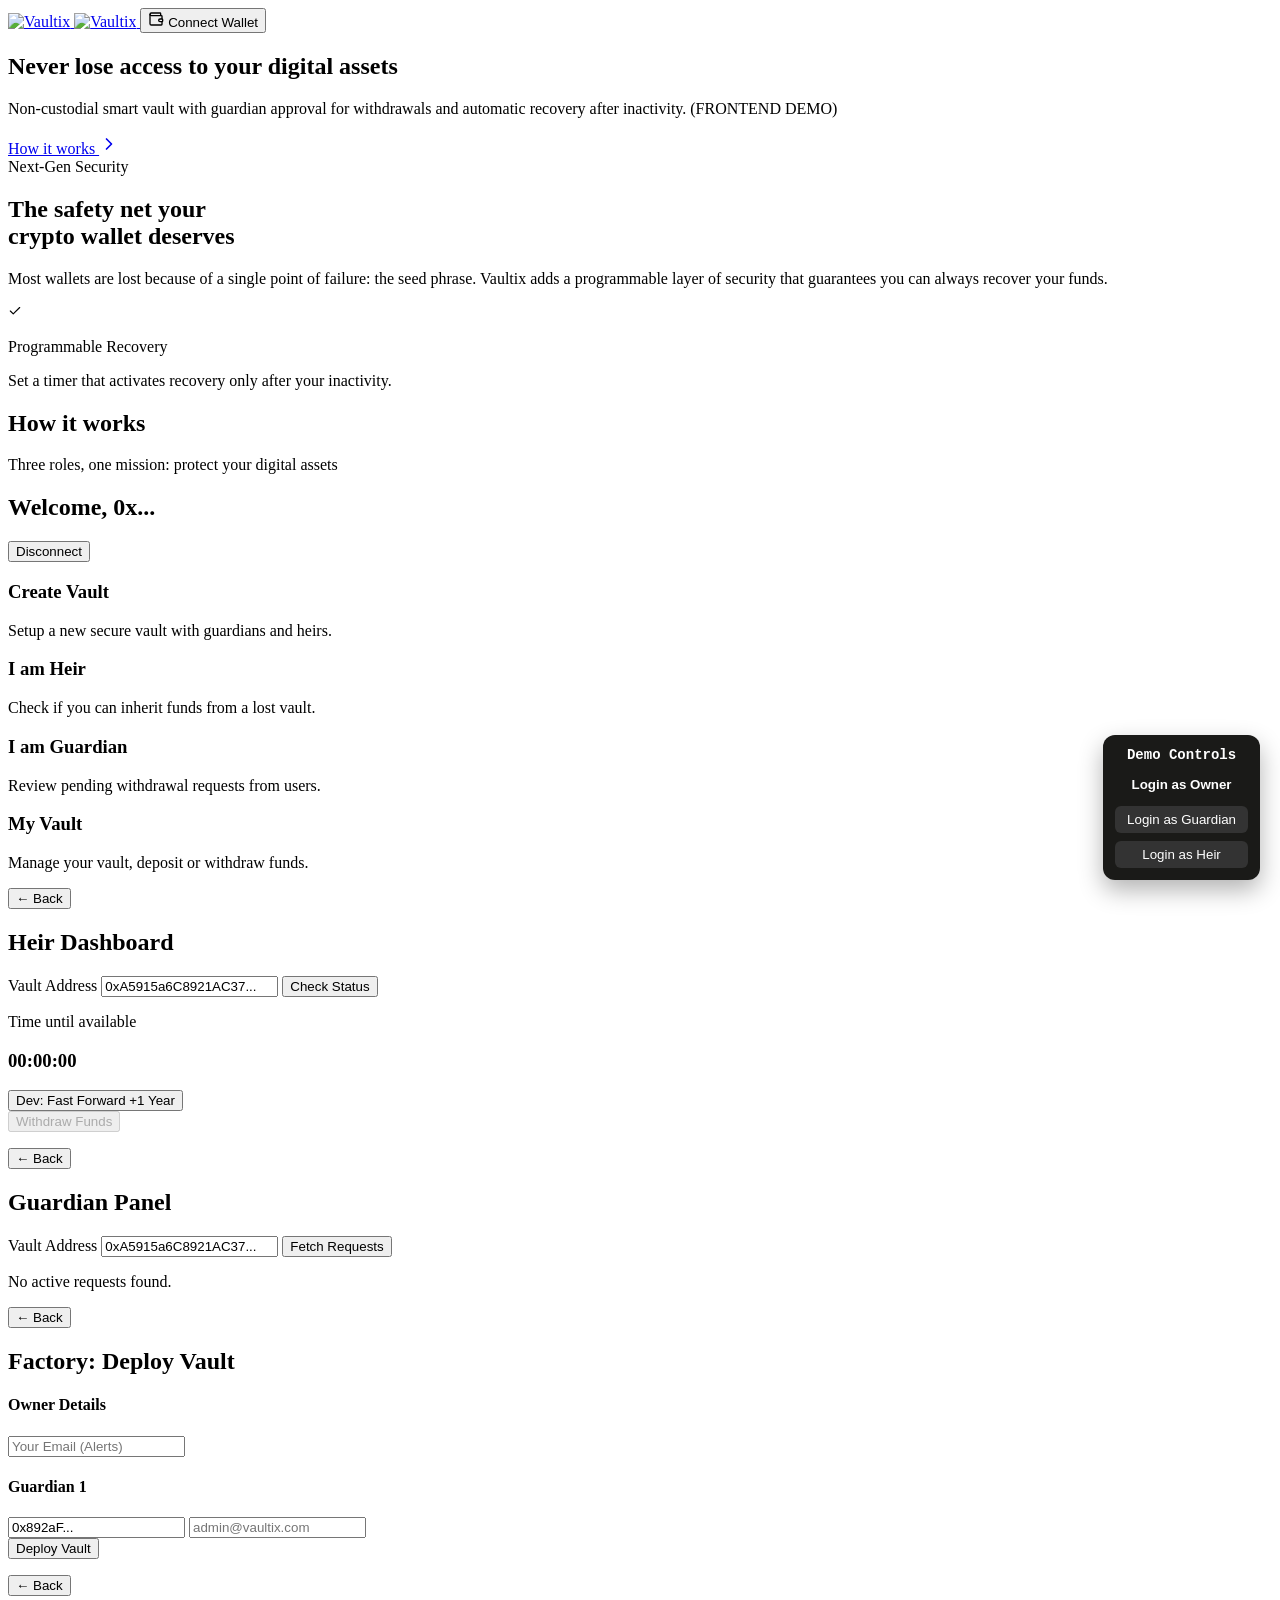
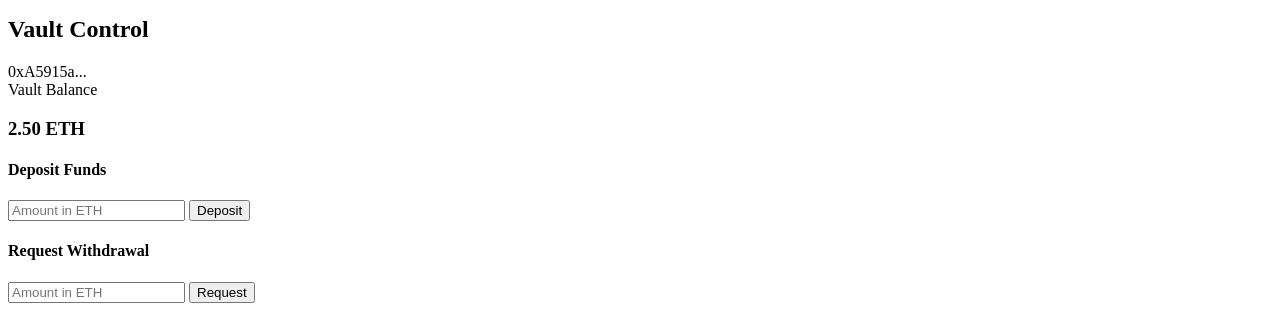
==== frontend-demo/demo.html @ 0ff16158 "feat: agrego login con Google" ====
<!DOCTYPE html>
<html lang="es">

<head>
    <meta charset="UTF-8" />
    <meta name="viewport" content="width=device-width, initial-scale=1" />
    <title>Vaultix — Smart Recovery Vault (DEMO MODE)</title>
    <meta name="description"
        content="Protege tus activos digitales con guardianes y recuperacion inteligente. Vault no custodial on-chain." />
    <link rel="shortcut icon" href="logo-verde.png" />
    <link rel="icon" href="logo-verde.png" />
    <link rel="apple-touch-icon" href="logo-verde.png" />
    <link rel="preload" as="image" href="logo-verde.png" />
    <link rel="preload" as="image" href="nombre-verde.png" />
    <link rel="stylesheet" href="styles.css" />
    
    <style>
        /* DEMO WIDGET STYLES */
        .demo-widget {
            position: fixed;
            bottom: 20px;
            right: 20px;
            z-index: 9999;
            background: #1a1a18;
            color: #fff;
            padding: 12px;
            border-radius: 12px;
            box-shadow: 0 10px 25px rgba(0,0,0,0.3);
            font-family: 'JetBrains Mono', monospace;
            font-size: 12px;
            display: flex;
            flex-direction: column;
            gap: 8px;
            border: 2px solid var(--emerald);
        }
        .demo-widget h4 {
            margin: 0;
            color: var(--emerald);
            text-align: center;
            font-size: 14px;
        }
        .demo-btn {
            background: #333;
            color: #fff;
            border: none;
            padding: 6px 12px;
            border-radius: 6px;
            cursor: pointer;
            transition: all 0.2s;
        }
        .demo-btn:hover { background: var(--emerald); }
        .demo-btn.active { background: var(--emerald-dark); font-weight: bold; border: 1px solid var(--emerald); }
    </style>
</head>

<body>
    <noscript>
        <div style="padding:24px;font-family:system-ui,sans-serif">Necesitas tener JavaScript activado para usar esta aplicacion.</div>
    </noscript>

    <!-- DEMO CONTROLS (Only visible in this demo.html) -->
    <div class="demo-widget">
        <h4>Demo Controls</h4>
        <button class="demo-btn active" id="demo-role-owner">Login as Owner</button>
        <button class="demo-btn" id="demo-role-guardian">Login as Guardian</button>
        <button class="demo-btn" id="demo-role-heir">Login as Heir</button>
    </div>

    <!-- =============================================
         LANDING PAGE (shown when NOT connected)
         ============================================= -->
    <div id="landing-page" class="page-wrapper">
        <div class="bg-decorations">
            <div class="dot-pattern"></div>
            <div class="blob blob-1"></div>
            <div class="blob blob-2"></div>
            <div class="blob blob-3"></div>
        </div>

        <nav class="navbar">
            <a href="#" class="nav-logo">
                <img src="logo-verde.png" alt="Vaultix" class="logo-icon" />
                <img src="nombre-verde.png" alt="Vaultix" class="logo-text" />
            </a>
            <button class="btn-connect" id="btn-connect-wallet">
                <svg xmlns="http://www.w3.org/2000/svg" width="16" height="16" viewBox="0 0 24 24" fill="none"
                    stroke="currentColor" stroke-width="2" stroke-linecap="round" stroke-linejoin="round"
                    aria-hidden="true">
                    <path d="M19 7V4a1 1 0 0 0-1-1H5a2 2 0 0 0 0 4h15a1 1 0 0 1 1 1v4h-3a2 2 0 0 0 0 4h3a1 1 0 0 0 1-1v-2a1 1 0 0 0-1-1"></path>
                    <path d="M3 5v14a2 2 0 0 0 2 2h15a1 1 0 0 0 1-1v-4"></path>
                </svg>
                Connect Wallet
            </button>
        </nav>

        <section class="hero-section">
            <div class="hero-content">
                <h1 class="hero-title animate-slide-down">
                    Never lose access to your
                    <span class="gradient-text">digital assets</span>
                </h1>
                <p class="hero-subtitle animate-slide-down delay-2">
                    Non-custodial smart vault with guardian approval for withdrawals and automatic recovery after inactivity. (FRONTEND DEMO)
                </p>
                <div class="hero-cta animate-slide-down delay-3">
                    <a href="#how-it-works" class="btn-how-it-works">
                        How it works
                        <svg xmlns="http://www.w3.org/2000/svg" width="20" height="20" viewBox="0 0 24 24" fill="none"
                            stroke="currentColor" stroke-width="2" stroke-linecap="round" stroke-linejoin="round"
                            aria-hidden="true">
                            <path d="m9 18 6-6-6-6"></path>
                        </svg>
                    </a>
                </div>
            </div>
        </section>

        <!-- SECURITY SECTION -->
        <section class="security-section">
            <div class="security-inner">
                <div class="security-grid">
                    <div class="security-text">
                        <div class="security-badge">
                            Next-Gen Security
                        </div>
                        <h2 class="security-title">
                            The safety net your <br />
                            <span class="gradient-text">crypto wallet</span> deserves
                        </h2>
                        <p class="security-desc">
                            Most wallets are lost because of a single point of failure: the seed phrase. Vaultix adds a programmable layer of security that guarantees you can always recover your funds.
                        </p>
                        <div class="security-features">
                            <div class="security-feature-item">
                                <div class="check-circle">
                                    <svg xmlns="http://www.w3.org/2000/svg" width="14" height="14" viewBox="0 0 24 24" fill="none" stroke="currentColor" stroke-width="2" stroke-linecap="round" stroke-linejoin="round"><path d="M20 6 9 17l-5-5"></path></svg>
                                </div>
                                <div>
                                    <p class="sf-title">Programmable Recovery</p>
                                    <p class="sf-desc">Set a timer that activates recovery only after your inactivity.</p>
                                </div>
                            </div>
                        </div>
                    </div>
                </div>
            </div>
        </section>

        <section id="how-it-works" class="how-it-works-section">
            <div class="hiw-inner">
                <div class="hiw-header">
                    <h2 class="hiw-title">How it works</h2>
                    <p class="hiw-subtitle">Three roles, one mission: protect your digital assets</p>
                </div>
            </div>
        </section>
    </div>

    <!-- =============================================
         APP DASHBOARD (shown AFTER wallet connection)
         ============================================= -->
    <div id="app-dashboard" class="app-dashboard hidden">
        <div class="bg-decorations">
            <div class="dot-pattern"></div>
            <div class="blob blob-1"></div>
            <div class="blob blob-2"></div>
        </div>

        <main class="app-container">

            <!-- MAIN MENU -->
            <section id="view-main-menu" class="view active">
                <header class="app-header">
                    <h2>Welcome, <span id="display-wallet" class="accent-text">0x...</span></h2>
                    <button class="btn sm-btn outline-btn" onclick="location.reload()">Disconnect</button>
                </header>

                <div class="menu-grid">
                    <div class="menu-card glass interactive" id="btn-nav-create">
                        <div class="icon create-icon"></div>
                        <h3>Create Vault</h3>
                        <p>Setup a new secure vault with guardians and heirs.</p>
                    </div>
                    <div class="menu-card glass interactive" id="btn-nav-heir">
                        <div class="icon heir-icon"></div>
                        <h3>I am Heir</h3>
                        <p>Check if you can inherit funds from a lost vault.</p>
                    </div>
                    <div class="menu-card glass interactive" id="btn-nav-guardian">
                        <div class="icon guardian-icon"></div>
                        <h3>I am Guardian</h3>
                        <p>Review pending withdrawal requests from users.</p>
                    </div>
                    <div class="menu-card glass interactive" id="btn-nav-owner">
                        <div class="icon vault-icon"></div>
                        <h3>My Vault</h3>
                        <p>Manage your vault, deposit or withdraw funds.</p>
                    </div>
                </div>
            </section>

            <!-- HEIR DASHBOARD -->
            <section id="view-heir" class="view hidden">
                <button class="nav-back btn sm-btn outline-btn mb-1" onclick="switchView('mainMenu')">← Back</button>
                <div class="card glass wide">
                    <h2>Heir <span class="accent-text">Dashboard</span></h2>
                    <div class="input-group">
                        <label>Vault Address</label>
                        <input type="text" id="heir-sb-address" placeholder="0x..." value="0xA5915a6C8921AC37...">
                        <button id="btn-check-heir" class="btn secondary-btn">Check Status</button>
                    </div>

                    <div id="heir-stats" class="status-container hidden">
                        <div class="timer-box">
                            <p class="label">Time until available</p>
                            <h3 id="heir-countdown" class="countdown">00:00:00</h3>
                            <button onclick="fastForwardTime()" class="btn sm-btn outline-btn mt-1">Dev: Fast Forward +1 Year</button>
                        </div>
                        <button id="btn-inherit" class="btn primary-btn mt-1" disabled>Withdraw Funds</button>
                    </div>
                    <p id="heir-msg" class="status-msg"></p>
                </div>
            </section>

            <!-- GUARDIAN DASHBOARD -->
            <section id="view-guardian" class="view hidden">
                <button class="nav-back btn sm-btn outline-btn mb-1" onclick="switchView('mainMenu')">← Back</button>
                <div class="card glass wide">
                    <h2>Guardian <span class="accent-text">Panel</span></h2>

                    <div class="input-group">
                        <label>Vault Address</label>
                        <input type="text" id="guardian-sb-address" placeholder="0x..." value="0xA5915a6C8921AC37...">
                        <button id="btn-check-requests" class="btn secondary-btn">Fetch Requests</button>
                    </div>

                    <div id="guardian-requests" class="requests-list">
                        <p class="placeholder-text text-center mt-2">No active requests found.</p>
                    </div>
                    <p id="guardian-msg" class="status-msg"></p>
                </div>
            </section>

            <!-- CREATE FORM -->
            <section id="view-create" class="view hidden">
                <button class="nav-back btn sm-btn outline-btn mb-1" onclick="switchView('mainMenu')">← Back</button>
                <div class="card glass wide scrollable">
                    <h2>Factory: <span class="accent-text">Deploy Vault</span></h2>
                    <form id="create-sb-form" class="form-grid">
                        <div class="form-group full-width">
                            <h4>Owner Details</h4>
                            <input type="email" placeholder="Your Email (Alerts)" required>
                        </div>
                        <div class="form-group split-container full-width">
                            <div class="split split-left">
                                <h4>Guardian 1</h4>
                                <input type="text" placeholder="0x... Address" value="0x892aF..." required>
                                <input type="email" placeholder="admin@vaultix.com" required>
                            </div>
                        </div>
                        <button type="submit" id="btn-deploy-sb" class="btn primary-btn full-width mt-1">Deploy Vault</button>
                    </form>
                    <p id="create-msg" class="status-msg"></p>
                </div>
            </section>

            <!-- OWNER DASHBOARD -->
            <section id="view-owner-sb" class="view hidden">
                <button class="nav-back btn sm-btn outline-btn mb-1" onclick="switchView('mainMenu')">← Back</button>
                <div class="card glass wide">
                    <div class="sb-header flex-between mb-2">
                        <h2>Vault <span class="accent-text">Control</span></h2>
                        <span id="sb-address-badge" class="badge">0xA5915a...</span>
                    </div>

                    <div class="stats-row mb-2">
                        <div class="stat-box">
                            <label>Vault Balance</label>
                            <h3 id="sb-balance">2.50 <span class="unit">ETH</span></h3>
                        </div>
                    </div>

                    <div class="action-row split-container mb-2">
                        <div class="split split-left boxed">
                            <h4>Deposit Funds</h4>
                            <input type="number" id="dep-amount" placeholder="Amount in ETH" step="0.01">
                            <button id="btn-sb-deposit" class="btn secondary-btn full-width mt-1">Deposit</button>
                        </div>
                        <div class="split split-right boxed">
                            <h4>Request Withdrawal</h4>
                            <input type="number" id="with-amount" placeholder="Amount in ETH" step="0.01">
                            <button id="btn-sb-withdraw" class="btn primary-btn full-width mt-1">Request</button>
                        </div>
                    </div>
                    <p id="owner-msg" class="status-msg text-center"></p>
                </div>
            </section>

        </main>
    </div>

    <!-- Scripts -->
    <script src="demo-script.js"></script>
</body>
</html>
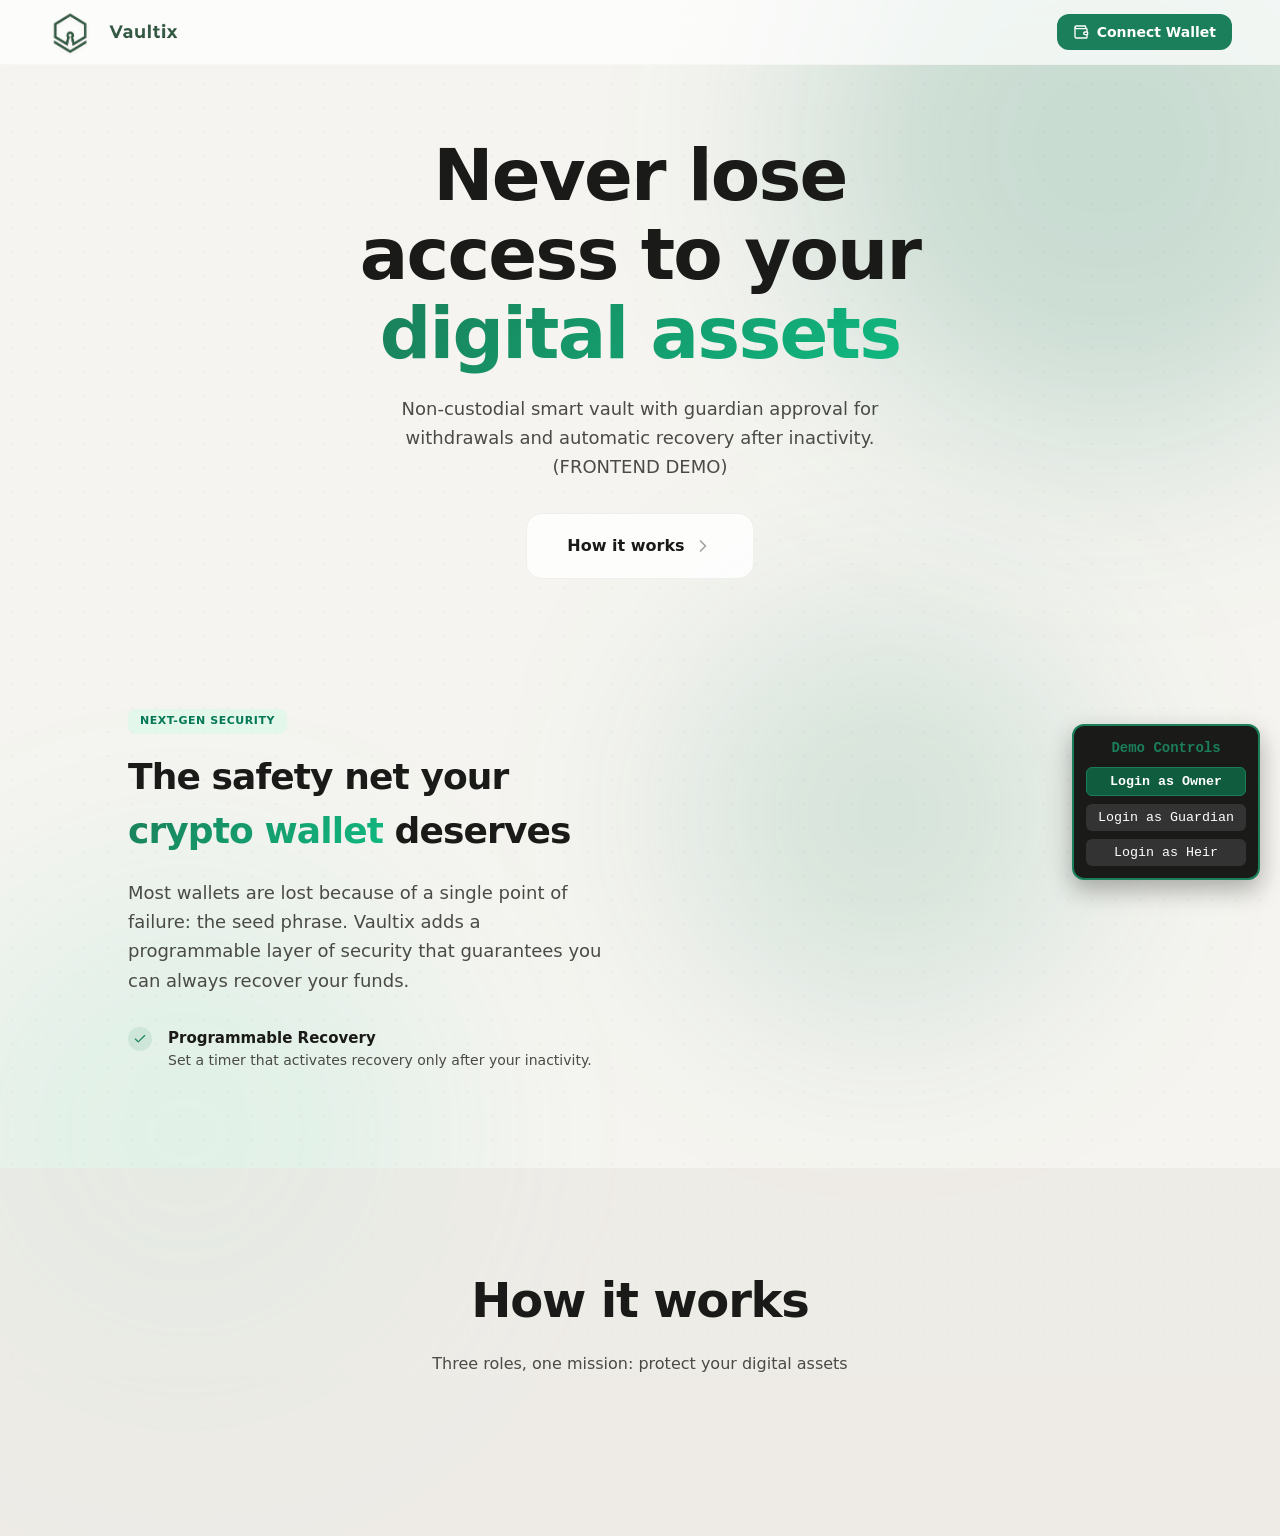
==== commit 1e7752e7: "fix: update demo assets paths" ====
--- a/frontend-demo/demo.html
+++ b/frontend-demo/demo.html
@@ -7,12 +7,12 @@
     <title>Vaultix — Smart Recovery Vault (DEMO MODE)</title>
     <meta name="description"
         content="Protege tus activos digitales con guardianes y recuperacion inteligente. Vault no custodial on-chain." />
-    <link rel="shortcut icon" href="logo-verde.png" />
-    <link rel="icon" href="logo-verde.png" />
-    <link rel="apple-touch-icon" href="logo-verde.png" />
-    <link rel="preload" as="image" href="logo-verde.png" />
-    <link rel="preload" as="image" href="nombre-verde.png" />
-    <link rel="stylesheet" href="styles.css" />
+    <link rel="shortcut icon" href="../frontend/logo-verde.png" />
+    <link rel="icon" href="../frontend/logo-verde.png" />
+    <link rel="apple-touch-icon" href="../frontend/logo-verde.png" />
+    <link rel="preload" as="image" href="../frontend/logo-verde.png" />
+    <link rel="preload" as="image" href="../frontend/nombre-verde.png" />
+    <link rel="stylesheet" href="../frontend/styles.css" />
     
     <style>
         /* DEMO WIDGET STYLES */
@@ -79,8 +79,8 @@
 
         <nav class="navbar">
             <a href="#" class="nav-logo">
-                <img src="logo-verde.png" alt="Vaultix" class="logo-icon" />
-                <img src="nombre-verde.png" alt="Vaultix" class="logo-text" />
+                <img src="../frontend/logo-verde.png" alt="Vaultix" class="logo-icon" />
+                <img src="../frontend/nombre-verde.png" alt="Vaultix" class="logo-text" />
             </a>
             <button class="btn-connect" id="btn-connect-wallet">
                 <svg xmlns="http://www.w3.org/2000/svg" width="16" height="16" viewBox="0 0 24 24" fill="none"
--- a/frontend/styles.css
+++ b/frontend/styles.css
@@ -0,0 +1,1553 @@
+/* ============================================
+   Vaultix — Landing Page Styles
+   ============================================ */
+
+@import url("https://fonts.googleapis.com/css2?family=Outfit:wght@400;500;600;700;800&family=JetBrains+Mono:wght@400;500;600&display=swap");
+
+/* ---------- CSS Variables ---------- */
+:root {
+    --bg: #f5f4f0;
+    --bg-subtle: #eae8e3;
+    --card-bg: #fff;
+    --card-border: hsla(43, 11%, 88%, 0.4);
+    --card-border-hover: hsla(42, 9%, 78%, 0.7);
+    --shadow-premium: 0 10px 30px -10px rgba(26, 127, 90, 0.1),
+        0 4px 10px -5px rgba(26, 127, 90, 0.05);
+    --shadow-hover: 0 20px 40px -15px rgba(26, 127, 90, 0.15),
+        0 8px 16px -8px rgba(26, 127, 90, 0.1);
+    --emerald: #1a7f5a;
+    --emerald-light: #e6f5ee;
+    --emerald-muted: #d0ece0;
+    --emerald-dark: #0f5c3e;
+    --text-primary: #1a1a18;
+    --text-secondary: #4a4a46;
+    --text-muted: #7a7a74;
+    --text-faint: #a3a39c;
+    --danger: #d93025;
+    --warning: #e37400;
+    --success: #1a7f5a;
+    --line-ui: #e3e1dc;
+    --radius: 14px;
+}
+
+/* ---------- Reset ---------- */
+*,
+*::before,
+*::after {
+    box-sizing: border-box;
+    margin: 0;
+    padding: 0;
+    border: 0 solid #e5e7eb;
+}
+
+html {
+    line-height: 1.5;
+    -webkit-text-size-adjust: 100%;
+    font-family: Outfit, system-ui, sans-serif;
+    scroll-behavior: smooth;
+    color-scheme: light;
+}
+
+body {
+    margin: 0;
+    background: var(--bg);
+    color: var(--text-primary);
+    font-family: Outfit, system-ui, sans-serif;
+    -webkit-font-smoothing: antialiased;
+    -moz-osx-font-smoothing: grayscale;
+    overflow-x: hidden;
+    min-height: 100dvh;
+}
+
+img,
+video {
+    display: block;
+    max-width: 100%;
+    height: auto;
+}
+
+a {
+    color: inherit;
+    text-decoration: none;
+}
+
+button {
+    cursor: pointer;
+    font-family: inherit;
+    border: none;
+    background: none;
+}
+
+/* ---------- Utilities ---------- */
+.gradient-text {
+    background: linear-gradient(135deg, var(--emerald) 0%, #10b981 100%);
+    -webkit-background-clip: text;
+    -webkit-text-fill-color: transparent;
+    background-clip: text;
+}
+
+.glass {
+    background: hsla(0, 0%, 100%, 0.7);
+    backdrop-filter: blur(12px);
+    -webkit-backdrop-filter: blur(12px);
+    border: 1px solid hsla(43, 11%, 88%, 0.4);
+}
+
+/* ---------- Animations ---------- */
+@keyframes float {
+    0% {
+        transform: translateY(0) rotate(0deg);
+    }
+
+    50% {
+        transform: translateY(-20px) rotate(5deg);
+    }
+
+    100% {
+        transform: translateY(0) rotate(0deg);
+    }
+}
+
+@keyframes pulse-soft {
+    0%,
+    100% {
+        opacity: 0.3;
+        transform: scale(1);
+    }
+
+    50% {
+        opacity: 0.5;
+        transform: scale(1.05);
+    }
+}
+
+@keyframes slideDown {
+    from {
+        opacity: 0;
+        transform: translateY(-20px);
+    }
+
+    to {
+        opacity: 1;
+        transform: translateY(0);
+    }
+}
+
+.animate-slide-down {
+    animation: slideDown 0.7s ease-out forwards;
+    opacity: 0;
+}
+
+.delay-2 {
+    animation-delay: 0.3s;
+}
+
+.delay-3 {
+    animation-delay: 0.5s;
+}
+
+/* ---------- Page wrapper ---------- */
+.page-wrapper {
+    position: relative;
+    display: flex;
+    flex-direction: column;
+    min-height: 100dvh;
+    overflow-x: hidden;
+    padding-top: 56px;
+    /* navbar height */
+}
+
+/* ---------- Background decorations ---------- */
+.bg-decorations {
+    pointer-events: none;
+    position: absolute;
+    inset: 0;
+    z-index: 0;
+    overflow: hidden;
+}
+
+.dot-pattern {
+    position: absolute;
+    inset: 0;
+    opacity: 0.4;
+    background-image: radial-gradient(circle, var(--line-ui) 0.75px, transparent 0.75px);
+    background-size: 24px 24px;
+}
+
+.blob {
+    position: absolute;
+    border-radius: 50%;
+    filter: blur(100px);
+}
+
+.blob-1 {
+    width: 600px;
+    height: 600px;
+    top: -10%;
+    right: -10%;
+    background: rgba(26, 127, 90, 0.2);
+    animation: float 10s ease-in-out infinite;
+}
+
+.blob-2 {
+    width: 500px;
+    height: 500px;
+    bottom: 10%;
+    left: -5%;
+    background: rgba(52, 211, 153, 0.1);
+    animation: pulse-soft 8s ease-in-out infinite;
+}
+
+.blob-3 {
+    width: 400px;
+    height: 400px;
+    top: 40%;
+    right: 15%;
+    background: rgba(26, 127, 90, 0.15);
+    animation: float 10s ease-in-out infinite;
+    animation-delay: -3s;
+}
+
+/* ========================================
+   NAVBAR
+   ======================================== */
+.navbar {
+    position: fixed;
+    top: 0;
+    left: 0;
+    right: 0;
+    z-index: 50;
+    display: flex;
+    align-items: center;
+    justify-content: space-between;
+    padding: 10px 20px;
+    background: hsla(0, 0%, 100%, 0.7);
+    backdrop-filter: blur(12px);
+    -webkit-backdrop-filter: blur(12px);
+    border-bottom: 1px solid hsla(43, 11%, 88%, 0.2);
+}
+
+@media (min-width: 640px) {
+    .navbar {
+        padding: 10px 32px;
+    }
+}
+
+@media (min-width: 768px) {
+    .navbar {
+        padding: 10px 48px;
+    }
+}
+
+.nav-logo {
+    display: flex;
+    align-items: center;
+    gap: 8px;
+    transition: transform 0.2s ease;
+}
+
+.nav-logo:hover {
+    transform: scale(1.02);
+}
+
+.nav-logo:active {
+    transform: scale(0.98);
+}
+
+.logo-icon {
+    height: 36px;
+    width: 36px;
+    object-fit: contain;
+    filter: drop-shadow(0 1px 2px rgba(0, 0, 0, 0.05));
+}
+
+.logo-text {
+    height: 20px;
+    object-fit: contain;
+}
+
+@media (min-width: 640px) {
+    .logo-icon {
+        height: 44px;
+        width: 44px;
+    }
+
+    .logo-text {
+        height: 24px;
+    }
+
+    .nav-logo {
+        gap: 12px;
+    }
+}
+
+.btn-connect {
+    display: flex;
+    align-items: center;
+    gap: 8px;
+    border-radius: 12px;
+    background-color: var(--emerald);
+    padding: 10px 16px;
+    font-size: 14px;
+    font-weight: 600;
+    color: #fff;
+    transition: all 0.2s ease;
+}
+
+.btn-connect:hover {
+    background-color: var(--emerald-dark);
+}
+
+.btn-connect:active {
+    transform: scale(0.98);
+}
+
+/* ========================================
+   HERO SECTION
+   ======================================== */
+.hero-section {
+    position: relative;
+    z-index: 10;
+    display: flex;
+    flex-direction: column;
+    align-items: center;
+    padding: 40px 20px 32px;
+    text-align: center;
+}
+
+@media (min-width: 640px) {
+    .hero-section {
+        padding: 64px 32px 32px;
+    }
+}
+
+@media (min-width: 768px) {
+    .hero-section {
+        padding: 80px 32px 32px;
+    }
+}
+
+.hero-content {
+    max-width: 42rem;
+    margin: 0 auto;
+}
+
+.hero-title {
+    font-size: 2.25rem;
+    font-weight: 800;
+    letter-spacing: -0.025em;
+    color: var(--text-primary);
+    line-height: 1.1;
+}
+
+@media (min-width: 640px) {
+    .hero-title {
+        font-size: 3rem;
+    }
+}
+
+@media (min-width: 768px) {
+    .hero-title {
+        font-size: 4.5rem;
+    }
+}
+
+.hero-title .gradient-text {
+    display: block;
+}
+
+@media (min-width: 640px) {
+    .hero-title .gradient-text {
+        display: inline;
+    }
+}
+
+.hero-subtitle {
+    max-width: 36rem;
+    margin: 20px auto 0;
+    font-size: 1rem;
+    line-height: 1.625;
+    color: var(--text-secondary);
+}
+
+@media (min-width: 640px) {
+    .hero-subtitle {
+        font-size: 1.125rem;
+    }
+}
+
+.hero-cta {
+    margin-top: 32px;
+    display: flex;
+    flex-direction: column;
+    align-items: center;
+    gap: 16px;
+}
+
+@media (min-width: 640px) {
+    .hero-cta {
+        flex-direction: row;
+        justify-content: center;
+    }
+}
+
+.btn-how-it-works {
+    display: flex;
+    width: 100%;
+    align-items: center;
+    justify-content: center;
+    gap: 8px;
+    border-radius: 16px;
+    border: 1px solid hsla(43, 11%, 88%, 0.5);
+    background: hsla(0, 0%, 100%, 0.8);
+    padding: 20px 40px;
+    font-size: 16px;
+    font-weight: 700;
+    color: var(--text-primary);
+    backdrop-filter: blur(4px);
+    transition: all 0.25s ease;
+}
+
+.btn-how-it-works svg {
+    color: var(--text-faint);
+}
+
+.btn-how-it-works:hover {
+    border-color: rgba(26, 127, 90, 0.3);
+    background: #fff;
+    box-shadow: var(--shadow-premium);
+    transform: translateY(-4px);
+}
+
+@media (min-width: 640px) {
+    .btn-how-it-works {
+        width: auto;
+    }
+}
+
+/* ========================================
+   FEATURES STRIP
+   ======================================== */
+.features-strip {
+    position: relative;
+    z-index: 10;
+    border-top: 1px solid hsla(43, 11%, 88%, 0.1);
+    border-bottom: 1px solid hsla(43, 11%, 88%, 0.1);
+    background: hsla(0, 0%, 100%, 0.3);
+    backdrop-filter: blur(4px);
+    padding: 32px 0;
+}
+
+@media (min-width: 640px) {
+    .features-strip {
+        padding: 40px 0;
+    }
+}
+
+.features-inner {
+    max-width: 64rem;
+    margin: 0 auto;
+    padding: 0 20px;
+    display: flex;
+    flex-wrap: wrap;
+    align-items: center;
+    justify-content: center;
+    gap: 32px;
+}
+
+@media (min-width: 640px) {
+    .features-inner {
+        gap: 64px;
+        padding: 0 32px;
+    }
+}
+
+.feature-item {
+    display: flex;
+    align-items: center;
+    gap: 12px;
+}
+
+.feature-icon-circle {
+    display: flex;
+    height: 40px;
+    width: 40px;
+    align-items: center;
+    justify-content: center;
+    border-radius: 50%;
+    background: rgba(26, 127, 90, 0.1);
+    color: var(--emerald);
+}
+
+.feature-label {
+    font-size: 13px;
+    font-weight: 700;
+    color: var(--text-primary);
+    text-transform: uppercase;
+    letter-spacing: 0.05em;
+}
+
+.feature-desc {
+    font-size: 12px;
+    color: var(--text-secondary);
+    line-height: 1;
+    margin-top: 4px;
+}
+
+/* ========================================
+   SECURITY SECTION
+   ======================================== */
+.security-section {
+    position: relative;
+    z-index: 10;
+    padding: 64px 20px;
+}
+
+@media (min-width: 640px) {
+    .security-section {
+        padding: 96px 32px;
+    }
+}
+
+.security-inner {
+    max-width: 64rem;
+    margin: 0 auto;
+}
+
+.security-grid {
+    display: grid;
+    gap: 48px;
+    align-items: center;
+}
+
+@media (min-width: 1024px) {
+    .security-grid {
+        grid-template-columns: 1fr 1fr;
+    }
+}
+
+.security-text {
+    order: 2;
+    text-align: left;
+}
+
+@media (min-width: 1024px) {
+    .security-text {
+        order: 1;
+    }
+}
+
+.security-badge {
+    display: inline-flex;
+    align-items: center;
+    gap: 8px;
+    border-radius: 8px;
+    background: rgba(209, 250, 229, 0.5);
+    padding: 4px 12px;
+    font-size: 11px;
+    font-weight: 700;
+    text-transform: uppercase;
+    letter-spacing: 0.05em;
+    color: #047857;
+}
+
+.security-title {
+    margin-top: 16px;
+    font-size: 1.875rem;
+    font-weight: 800;
+    letter-spacing: -0.025em;
+    color: var(--text-primary);
+}
+
+@media (min-width: 640px) {
+    .security-title {
+        font-size: 2.25rem;
+    }
+}
+
+.security-desc {
+    margin-top: 20px;
+    font-size: 1rem;
+    line-height: 1.625;
+    color: var(--text-secondary);
+}
+
+@media (min-width: 640px) {
+    .security-desc {
+        font-size: 1.125rem;
+    }
+}
+
+.security-features {
+    margin-top: 32px;
+    display: flex;
+    flex-direction: column;
+    gap: 16px;
+}
+
+.security-feature-item {
+    display: flex;
+    align-items: flex-start;
+    gap: 16px;
+}
+
+.check-circle {
+    display: flex;
+    height: 24px;
+    width: 24px;
+    flex-shrink: 0;
+    align-items: center;
+    justify-content: center;
+    border-radius: 50%;
+    background: rgba(26, 127, 90, 0.1);
+    color: var(--emerald);
+}
+
+.sf-title {
+    font-weight: 700;
+    color: var(--text-primary);
+    font-size: 15px;
+}
+
+.sf-desc {
+    font-size: 14px;
+    color: var(--text-secondary);
+    line-height: 1.625;
+}
+
+/* Security visual (mock interface) */
+.security-visual {
+    order: 1;
+}
+
+@media (min-width: 1024px) {
+    .security-visual {
+        order: 2;
+    }
+}
+
+.security-visual .visual-glow {
+    position: absolute;
+    inset: -16px;
+    border-radius: 2.5rem;
+    background: rgba(26, 127, 90, 0.05);
+    filter: blur(24px);
+}
+
+.security-visual {
+    position: relative;
+}
+
+.visual-card {
+    position: relative;
+    overflow: hidden;
+    border-radius: 2rem;
+    border: 1px solid hsla(43, 11%, 88%, 0.2);
+    background: hsla(0, 0%, 100%, 0.8);
+    padding: 4px;
+    box-shadow: var(--shadow-premium);
+}
+
+.mock-interface {
+    border-radius: 1.8rem;
+    background: linear-gradient(135deg, #e6f5ee 0%, #d0ece0 50%, #e6f5ee 100%);
+    padding: 24px;
+    min-height: 280px;
+    display: flex;
+    flex-direction: column;
+    gap: 16px;
+}
+
+.mock-header {
+    display: flex;
+    gap: 6px;
+}
+
+.mock-dot {
+    width: 8px;
+    height: 8px;
+    border-radius: 50%;
+    background: rgba(26, 127, 90, 0.3);
+}
+
+.mock-body {
+    flex: 1;
+    display: flex;
+    flex-direction: column;
+    gap: 10px;
+    padding: 16px 0;
+    position: relative;
+}
+
+.mock-line {
+    height: 10px;
+    border-radius: 5px;
+    background: rgba(26, 127, 90, 0.15);
+}
+
+.mock-line.long {
+    width: 85%;
+}
+
+.mock-line.medium {
+    width: 65%;
+}
+
+.mock-line.short {
+    width: 45%;
+}
+
+.mock-status-dot {
+    position: absolute;
+    top: 16px;
+    right: 0;
+    width: 12px;
+    height: 12px;
+    border-radius: 50%;
+    background: var(--emerald);
+    opacity: 0.6;
+}
+
+.mock-footer {
+    display: flex;
+    justify-content: center;
+}
+
+.mock-lock-icon {
+    display: flex;
+    align-items: center;
+    justify-content: center;
+    width: 48px;
+    height: 48px;
+    border-radius: 50%;
+    background: hsla(0, 0%, 100%, 0.7);
+    color: var(--emerald);
+    box-shadow: 0 2px 8px rgba(26, 127, 90, 0.15);
+}
+
+/* ========================================
+   HOW IT WORKS
+   ======================================== */
+.how-it-works-section {
+    position: relative;
+    z-index: 10;
+    background: hsla(43, 14%, 90%, 0.6);
+    padding: 80px 20px;
+}
+
+@media (min-width: 640px) {
+    .how-it-works-section {
+        padding: 96px 32px;
+    }
+}
+
+.hiw-inner {
+    max-width: 64rem;
+    margin: 0 auto;
+}
+
+.hiw-header {
+    text-align: center;
+    margin-bottom: 48px;
+}
+
+@media (min-width: 640px) {
+    .hiw-header {
+        margin-bottom: 64px;
+    }
+}
+
+.hiw-title {
+    font-size: 1.875rem;
+    font-weight: 800;
+    letter-spacing: -0.025em;
+    color: var(--text-primary);
+}
+
+@media (min-width: 640px) {
+    .hiw-title {
+        font-size: 3rem;
+    }
+}
+
+.hiw-subtitle {
+    margin-top: 16px;
+    color: var(--text-secondary);
+}
+
+.hiw-grid {
+    display: grid;
+    gap: 24px;
+}
+
+@media (min-width: 768px) {
+    .hiw-grid {
+        grid-template-columns: 1fr 1fr;
+    }
+}
+
+@media (min-width: 1024px) {
+    .hiw-grid {
+        grid-template-columns: repeat(3, 1fr);
+    }
+}
+
+.hiw-card {
+    border-radius: 24px;
+    border: 1px solid hsla(43, 11%, 88%, 0.5);
+    padding: 32px;
+    box-shadow: var(--shadow-premium);
+}
+
+.hiw-card-owner {
+    background: hsla(0, 0%, 100%, 0.8);
+}
+
+.hiw-card-role {
+    background: hsla(0, 0%, 100%, 0.6);
+    backdrop-filter: blur(12px);
+    transition: box-shadow 0.25s ease;
+}
+
+.hiw-card-role:hover {
+    box-shadow: var(--shadow-hover);
+}
+
+@media (min-width: 1024px) {
+    .hiw-card-owner {
+        grid-column: span 2;
+    }
+}
+
+.role-badge {
+    display: inline-block;
+    border-radius: 8px;
+    background: rgba(26, 127, 90, 0.1);
+    padding: 4px 12px;
+    font-size: 12px;
+    font-weight: 700;
+    text-transform: uppercase;
+    letter-spacing: 0.05em;
+    color: var(--emerald);
+    margin-bottom: 16px;
+}
+
+.hiw-card-owner .role-badge {
+    margin-bottom: 24px;
+}
+
+.role-desc {
+    font-size: 15px;
+    line-height: 1.625;
+    color: var(--text-secondary);
+}
+
+.owner-steps {
+    display: grid;
+    gap: 32px;
+}
+
+@media (min-width: 768px) {
+    .owner-steps {
+        grid-template-columns: repeat(3, 1fr);
+    }
+}
+
+.owner-step {
+    display: flex;
+    gap: 16px;
+}
+
+.step-number {
+    display: flex;
+    height: 40px;
+    width: 40px;
+    flex-shrink: 0;
+    align-items: center;
+    justify-content: center;
+    border-radius: 12px;
+    background: rgba(26, 127, 90, 0.1);
+    font-size: 15px;
+    font-weight: 700;
+    color: var(--emerald);
+    transition: background 0.2s ease, color 0.2s ease;
+}
+
+.owner-step:hover .step-number {
+    background: var(--emerald);
+    color: #fff;
+}
+
+.step-title {
+    font-weight: 700;
+    color: var(--text-primary);
+    font-size: 15px;
+}
+
+.step-desc {
+    margin-top: 4px;
+    font-size: 14px;
+    color: var(--text-secondary);
+    line-height: 1.625;
+}
+
+/* ========================================
+   FINAL CTA
+   ======================================== */
+.cta-section {
+    position: relative;
+    z-index: 10;
+    padding: 16px 20px 48px;
+}
+
+@media (min-width: 640px) {
+    .cta-section {
+        padding: 16px 32px 48px;
+    }
+}
+
+.cta-card {
+    max-width: 56rem;
+    margin: 0 auto;
+    border-radius: 2rem;
+    background: hsla(0, 0%, 100%, 0.7);
+    backdrop-filter: blur(12px);
+    -webkit-backdrop-filter: blur(12px);
+    padding: 32px;
+    text-align: center;
+    border: 1px solid hsla(43, 11%, 88%, 0.2);
+    box-shadow: var(--shadow-premium);
+    position: relative;
+    overflow: hidden;
+}
+
+@media (min-width: 640px) {
+    .cta-card {
+        padding: 40px;
+    }
+}
+
+.cta-content {
+    position: relative;
+    z-index: 10;
+}
+
+.cta-title {
+    font-size: 1.5rem;
+    font-weight: 800;
+    color: var(--text-primary);
+}
+
+@media (min-width: 640px) {
+    .cta-title {
+        font-size: 2.25rem;
+    }
+}
+
+.cta-desc {
+    margin-top: 12px;
+    font-size: 16px;
+    color: var(--text-secondary);
+    max-width: 24rem;
+    margin-left: auto;
+    margin-right: auto;
+}
+
+/* ========================================
+   FOOTER
+   ======================================== */
+.site-footer {
+    border-top: 1px solid var(--line-ui);
+    background: #fff;
+    padding: 16px 20px;
+}
+
+@media (min-width: 640px) {
+    .site-footer {
+        padding: 16px 32px;
+    }
+}
+
+.footer-inner {
+    max-width: 56rem;
+    margin: 0 auto;
+    display: flex;
+    align-items: center;
+    justify-content: space-between;
+}
+
+.footer-logo {
+    height: 24px;
+    width: 24px;
+}
+
+/* ========================================
+   HIDDEN STATE
+   ======================================== */
+.hidden {
+    display: none !important;
+}
+
+/* ========================================
+   APP DASHBOARD
+   ======================================== */
+.app-dashboard {
+    position: relative;
+    min-height: 100dvh;
+    padding-top: 56px;
+}
+
+.app-container {
+    max-width: 56rem;
+    margin: 0 auto;
+    padding: 32px 20px;
+    position: relative;
+    z-index: 10;
+}
+
+@media (min-width: 640px) {
+    .app-container {
+        padding: 48px 32px;
+    }
+}
+
+/* ── Views ── */
+.view {
+    animation: fadeIn 0.35s ease-out;
+}
+
+@keyframes fadeIn {
+    from { opacity: 0; transform: translateY(10px); }
+    to   { opacity: 1; transform: translateY(0); }
+}
+
+/* ── App Header ── */
+.app-header {
+    display: flex;
+    flex-wrap: wrap;
+    align-items: center;
+    justify-content: space-between;
+    gap: 12px;
+    margin-bottom: 32px;
+}
+
+.app-header h2 {
+    font-size: 1.25rem;
+    font-weight: 700;
+    color: var(--text-primary);
+}
+
+.accent-text {
+    color: var(--emerald);
+    font-family: 'JetBrains Mono', monospace;
+    font-size: 0.9em;
+}
+
+/* ── Menu Grid ── */
+.menu-grid {
+    display: grid;
+    gap: 16px;
+    grid-template-columns: 1fr;
+}
+
+@media (min-width: 640px) {
+    .menu-grid {
+        grid-template-columns: 1fr 1fr;
+    }
+}
+
+.menu-card {
+    border-radius: var(--radius);
+    padding: 28px 24px;
+    box-shadow: var(--shadow-premium);
+    transition: all 0.3s ease;
+}
+
+.menu-card.interactive {
+    cursor: pointer;
+}
+
+.menu-card.interactive:hover {
+    box-shadow: var(--shadow-hover);
+    transform: translateY(-4px);
+    border-color: var(--card-border-hover);
+}
+
+.menu-card h3 {
+    font-size: 1.05rem;
+    font-weight: 700;
+    color: var(--text-primary);
+    margin: 16px 0 6px;
+}
+
+.menu-card p {
+    font-size: 14px;
+    color: var(--text-secondary);
+    line-height: 1.5;
+}
+
+/* ── Icons ── */
+.icon {
+    width: 40px;
+    height: 40px;
+    border-radius: 12px;
+    display: flex;
+    align-items: center;
+    justify-content: center;
+    background: rgba(26, 127, 90, 0.1);
+}
+
+.icon::before {
+    font-size: 20px;
+}
+
+.create-icon { background: rgba(16, 185, 129, 0.12); }
+.create-icon::after { content: "🛡️"; font-size: 20px; }
+
+.heir-icon { background: rgba(251, 191, 36, 0.12); }
+.heir-icon::after { content: "🏦"; font-size: 20px; }
+
+.guardian-icon { background: rgba(99, 102, 241, 0.12); }
+.guardian-icon::after { content: "👁️"; font-size: 20px; }
+
+.vault-icon { background: rgba(26, 127, 90, 0.12); }
+.vault-icon::after { content: "🔐"; font-size: 20px; }
+
+/* ── Cards ── */
+.card {
+    border-radius: 20px;
+    padding: 28px 24px;
+    box-shadow: var(--shadow-premium);
+}
+
+.card.wide {
+    max-width: 100%;
+}
+
+.card h2 {
+    font-size: 1.25rem;
+    font-weight: 700;
+    margin-bottom: 20px;
+}
+
+.scrollable {
+    max-height: 80vh;
+    overflow-y: auto;
+}
+
+/* ── Buttons ── */
+.btn {
+    display: inline-flex;
+    align-items: center;
+    justify-content: center;
+    gap: 8px;
+    border-radius: 12px;
+    padding: 12px 20px;
+    font-size: 14px;
+    font-weight: 600;
+    transition: all 0.2s ease;
+    cursor: pointer;
+    border: none;
+}
+
+.sm-btn {
+    padding: 8px 14px;
+    font-size: 13px;
+    border-radius: 10px;
+}
+
+.primary-btn {
+    background: var(--emerald);
+    color: #fff;
+}
+
+.primary-btn:hover {
+    background: var(--emerald-dark);
+}
+
+.primary-btn:disabled {
+    opacity: 0.5;
+    cursor: not-allowed;
+}
+
+.secondary-btn {
+    background: var(--emerald-light);
+    color: var(--emerald-dark);
+}
+
+.secondary-btn:hover {
+    background: var(--emerald-muted);
+}
+
+.outline-btn {
+    background: transparent;
+    border: 1px solid var(--line-ui);
+    color: var(--text-secondary);
+}
+
+.outline-btn:hover {
+    background: var(--bg-subtle);
+    border-color: var(--card-border-hover);
+}
+
+.danger-outline {
+    color: var(--danger) !important;
+    border-color: var(--danger) !important;
+}
+
+.danger-outline:hover {
+    background: rgba(217, 48, 37, 0.06);
+}
+
+.full-width {
+    width: 100%;
+}
+
+/* ── Inputs ── */
+.app-dashboard input[type="text"],
+.app-dashboard input[type="email"],
+.app-dashboard input[type="number"] {
+    width: 100%;
+    padding: 12px 14px;
+    border-radius: 10px;
+    border: 1px solid var(--line-ui);
+    background: var(--bg);
+    font-family: 'JetBrains Mono', Outfit, monospace;
+    font-size: 13px;
+    color: var(--text-primary);
+    transition: all 0.2s ease;
+    outline: none;
+}
+
+.app-dashboard input:focus {
+    border-color: var(--emerald);
+    background: #fff;
+    box-shadow: 0 0 0 3px rgba(26, 127, 90, 0.1);
+}
+
+.app-dashboard input::placeholder {
+    color: var(--text-faint);
+    font-family: Outfit, sans-serif;
+}
+
+/* ── Input Group ── */
+.input-group {
+    display: flex;
+    flex-direction: column;
+    gap: 10px;
+}
+
+.input-group label {
+    font-size: 13px;
+    font-weight: 600;
+    color: var(--text-secondary);
+    text-transform: uppercase;
+    letter-spacing: 0.04em;
+}
+
+/* ── Form Grid ── */
+.form-grid {
+    display: flex;
+    flex-direction: column;
+    gap: 20px;
+}
+
+.form-group h4 {
+    font-size: 14px;
+    font-weight: 700;
+    color: var(--text-primary);
+    margin-bottom: 10px;
+}
+
+.form-group label {
+    font-size: 13px;
+    color: var(--text-secondary);
+    display: block;
+    margin-bottom: 6px;
+}
+
+.split-container {
+    display: grid;
+    gap: 16px;
+}
+
+@media (min-width: 640px) {
+    .split-container {
+        grid-template-columns: 1fr 1fr;
+    }
+}
+
+.split {
+    display: flex;
+    flex-direction: column;
+    gap: 10px;
+}
+
+/* ── Stats Row ── */
+.stats-row {
+    display: grid;
+    gap: 16px;
+}
+
+@media (min-width: 640px) {
+    .stats-row {
+        grid-template-columns: 1fr 1fr;
+    }
+}
+
+.stat-box {
+    border-radius: 14px;
+    background: var(--bg);
+    padding: 20px;
+    border: 1px solid var(--card-border);
+}
+
+.stat-box label {
+    font-size: 12px;
+    font-weight: 600;
+    text-transform: uppercase;
+    letter-spacing: 0.05em;
+    color: var(--text-muted);
+}
+
+.stat-box h3 {
+    font-size: 1.5rem;
+    font-weight: 800;
+    color: var(--text-primary);
+    margin-top: 6px;
+}
+
+.stat-box .unit {
+    font-size: 0.75em;
+    color: var(--text-muted);
+    font-weight: 500;
+}
+
+/* ── Action Row ── */
+.action-row {
+    display: grid;
+    gap: 16px;
+}
+
+@media (min-width: 640px) {
+    .action-row {
+        grid-template-columns: 1fr 1fr;
+    }
+}
+
+.boxed {
+    border-radius: 14px;
+    border: 1px solid var(--card-border);
+    padding: 20px;
+    background: var(--bg);
+}
+
+.boxed h4 {
+    font-size: 14px;
+    font-weight: 700;
+    color: var(--text-primary);
+    margin-bottom: 12px;
+}
+
+/* ── Info Row ── */
+.info-row {
+    border-radius: 14px;
+    border: 1px solid var(--card-border);
+    padding: 20px;
+    background: var(--bg);
+}
+
+.info-row h4 {
+    font-size: 14px;
+    font-weight: 700;
+    color: var(--text-primary);
+    margin-bottom: 12px;
+}
+
+/* ── Badge ── */
+.badge {
+    display: inline-block;
+    border-radius: 8px;
+    background: var(--emerald-light);
+    padding: 4px 12px;
+    font-family: 'JetBrains Mono', monospace;
+    font-size: 12px;
+    font-weight: 600;
+    color: var(--emerald-dark);
+}
+
+/* ── Flexbox helpers ── */
+.flex-between {
+    display: flex;
+    flex-wrap: wrap;
+    align-items: center;
+    justify-content: space-between;
+    gap: 12px;
+}
+
+/* ── Status Message ── */
+.status-msg {
+    font-size: 14px;
+    margin-top: 12px;
+    min-height: 20px;
+    color: var(--text-secondary);
+}
+
+/* ── Status Container ── */
+.status-container {
+    margin-top: 20px;
+}
+
+/* ── Timer Box ── */
+.timer-box {
+    border-radius: 14px;
+    background: var(--bg);
+    border: 1px solid var(--card-border);
+    padding: 24px;
+    text-align: center;
+}
+
+.timer-box .label {
+    font-size: 12px;
+    font-weight: 600;
+    text-transform: uppercase;
+    letter-spacing: 0.05em;
+    color: var(--text-muted);
+}
+
+.countdown {
+    font-size: 1.75rem;
+    font-weight: 800;
+    font-family: 'JetBrains Mono', monospace;
+    color: var(--emerald);
+    margin-top: 8px;
+}
+
+/* ── Requests List ── */
+.requests-list {
+    margin-top: 20px;
+}
+
+/* ── Action Card (guardian requests) ── */
+.action-card {
+    border-radius: 14px;
+    border: 1px solid var(--card-border);
+    background: #fff;
+    padding: 20px;
+    margin-bottom: 12px;
+    box-shadow: 0 2px 8px rgba(0,0,0,0.04);
+}
+
+.action-card h4 {
+    font-size: 15px;
+    font-weight: 700;
+    color: var(--text-primary);
+    margin-bottom: 8px;
+}
+
+/* ── Utility Spacing ── */
+.mb-1 { margin-bottom: 8px; }
+.mb-2 { margin-bottom: 16px; }
+.mt-1 { margin-top: 8px; }
+.mt-2 { margin-top: 16px; }
+
+/* ── Text Utilities ── */
+.text-sm { font-size: 13px; color: var(--text-secondary); }
+.text-center { text-align: center; }
+.text-truncate {
+    display: inline-block;
+    max-width: 180px;
+    white-space: nowrap;
+    overflow: hidden;
+    text-overflow: ellipsis;
+    vertical-align: bottom;
+    font-family: 'JetBrains Mono', monospace;
+    font-size: 12px;
+}
+
+.placeholder-text {
+    padding: 16px;
+    color: var(--text-muted);
+    font-size: 14px;
+}
+
+/* ── Nav Back ── */
+.nav-back {
+    margin-bottom: 16px;
+}
+
+/* ── SB Header ── */
+.sb-header {
+    display: flex;
+    flex-wrap: wrap;
+    align-items: center;
+    justify-content: space-between;
+    gap: 12px;
+}
+
+/* ========================================
+   Scrollbar
+   ======================================== */
+::-webkit-scrollbar {
+    width: 6px;
+    height: 6px;
+}
+
+::-webkit-scrollbar-track {
+    background: transparent;
+}
+
+::-webkit-scrollbar-thumb {
+    background: var(--card-border-hover);
+    border-radius: 3px;
+}
+
+::-webkit-scrollbar-thumb:hover {
+    background: var(--text-muted);
+}
+
+/* ========================================
+   Selection
+   ======================================== */
+::selection {
+    background: var(--emerald-muted);
+    color: var(--text-primary);
+}
+
+::-moz-selection {
+    background: var(--emerald-muted);
+    color: var(--text-primary);
+}
+
+/* ========================================
+   Focus
+   ======================================== */
+:focus-visible {
+    outline: 2px solid var(--emerald);
+    outline-offset: 2px;
+}
+
+/* ========================================
+   Connect Wallet States
+   ======================================== */
+@keyframes spin {
+    to {
+        transform: rotate(360deg);
+    }
+}
+
+.spin-icon {
+    animation: spin 1s linear infinite;
+}
+
+.btn-connect.connected {
+    background-color: var(--emerald-dark);
+    font-family: 'JetBrains Mono', monospace;
+    font-size: 13px;
+    letter-spacing: 0.02em;
+}
+
+.btn-connect:disabled {
+    opacity: 0.7;
+    cursor: wait;
+}
